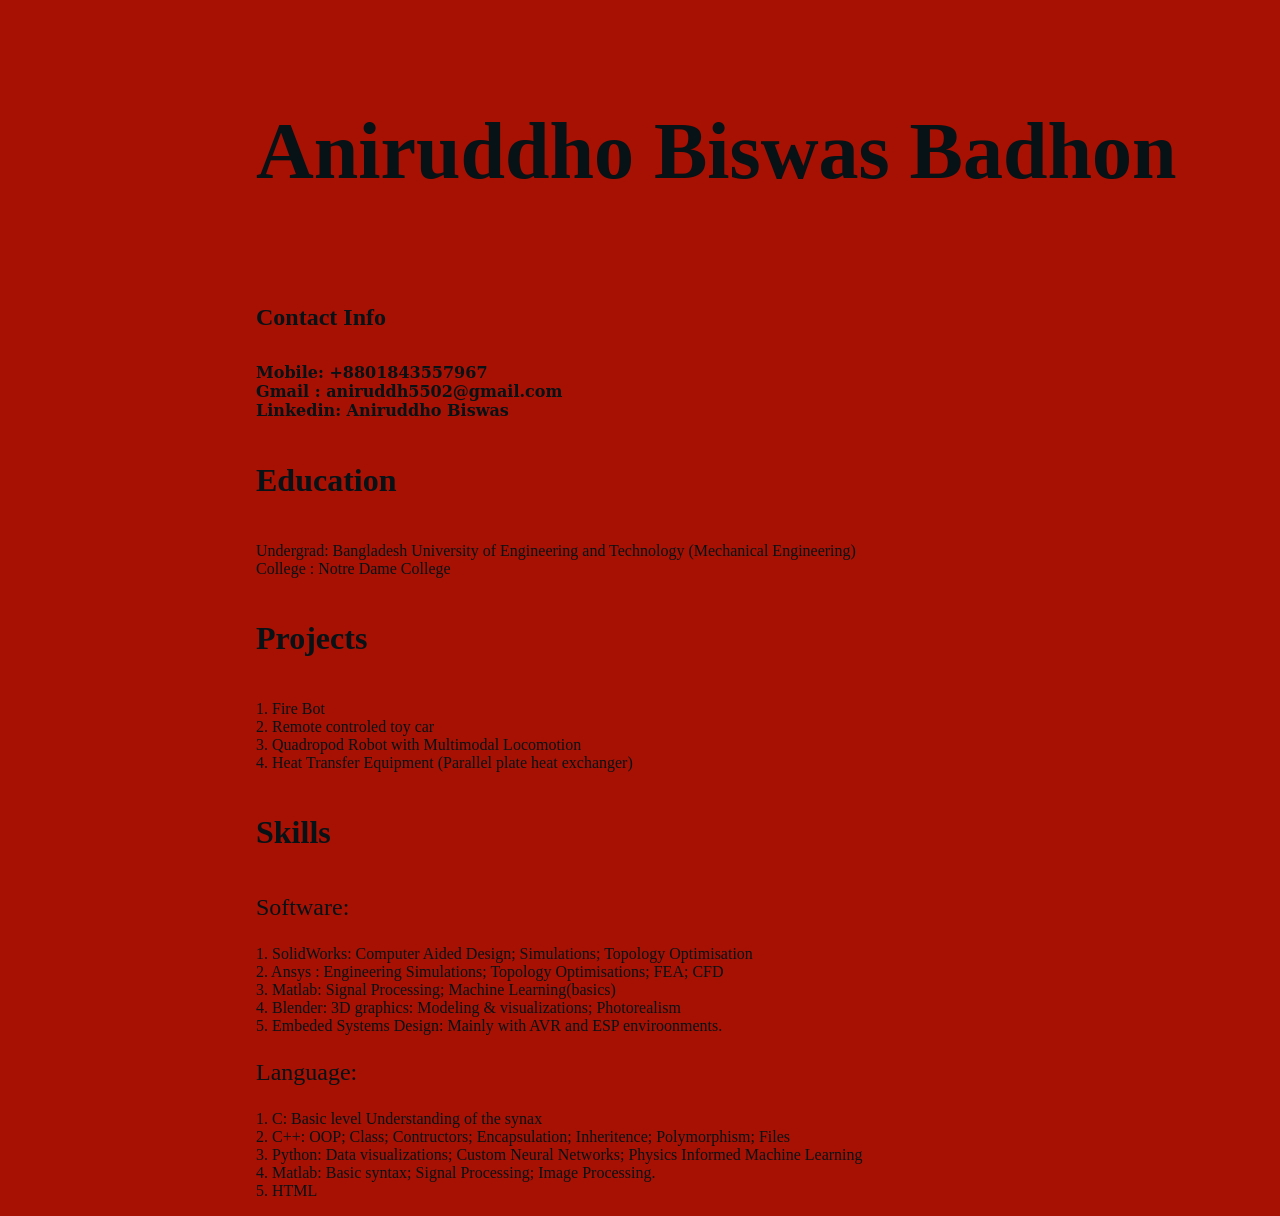
==== index.html @ 2d27466d "Add files via upload" ====
<!DOCTYPE html>
<html lang="en">
<head>
    <meta charset="UTF-8">
    <meta name="viewport" content="width=device-width, initial-scale=1.0">
    <title>Aniruddho</title>
    <style>
        a:link {
          color: #071216;
          background-color: transparent;
          text-decoration: none;
        }
        a:visited {
          color: #071216;
          background-color: transparent;
          text-decoration: none;
        }
        a:hover {
          color: rgb(160, 87, 18);
          background-color: transparent;
          text-decoration: underline;
        }
        a:active {
          color: grey;
          background-color: transparent;
          text-decoration: underline;
        }
        @font-face {
        font-family: 'STENCIL';
        src: url('STENCIL.ttf') format('truetype');
        }
        </style>
</head>
<!-- Fonts available stencil, Broadway, SWGothi, Visitor TT1 BRK, Visitor TT2 BRK
     Vitreous, Elena, Indigo, Hunt, MagicTropicFree   -->
<body style=" background-color: #A61103; font-family: 'STENCIL'; color: #071216; text-align:left; margin-left:20% ;">


    <h4 style="font-size: 500%; text-align: 30%;"> Aniruddho Biswas Badhon</h4>

    <!-- Contact info-->
     <h4 style="font-size: 150%;">
        Contact Info
    </h4>
     <p style="font-family:'Serif';font-weight: 700;">
        Mobile: +8801843557967<br>
        Gmail : aniruddh5502@gmail.com<br>
        Linkedin: <a href = "https://www.linkedin.com/in/aniruddh5502/">Aniruddho Biswas</a>
     </p>


    <h4 style="font-size: 200%;">
       Education 
    </h4>
    <p style="font-size: 100%;">
        Undergrad: Bangladesh University of Engineering and Technology (Mechanical Engineering)<br>
        College  : Notre Dame College <br>
    </p>



    <h4 style = "font-size: 200%;">
        Projects
    </h4>
    <p style = "font-size: 100%;">
        1. Fire Bot<br>
        2. Remote controled toy car<br>
        3. Quadropod Robot with Multimodal Locomotion<br>
        4. Heat Transfer Equipment (Parallel plate heat exchanger)
    </p>


    <h4 style="font-size: 200%">
        Skills
    </h4>
    <p style="font-size:150%">
        Software:
    </p>
    <p style="font-size:100%">
        <a href = solidworks.html> 1. SolidWorks: Computer Aided Design; Simulations; Topology Optimisation</a><br>
        <a href = ansys.html> 2. Ansys : Engineering Simulations;  Topology Optimisations;  FEA;  CFD</a><br>
        <a href = matlab.html>3. Matlab: Signal Processing; Machine Learning(basics)</a><br>
        4. Blender: 3D graphics: Modeling & visualizations; Photorealism<br>
        5. Embeded Systems Design: Mainly with AVR and ESP enviroonments.
    </p>
    <p style="font-size:150%">
        Language:
    </p>
    <p style="font-size: 100%;">
        1. C: Basic level Understanding of the synax<br>
        2. C++: OOP; Class; Contructors; Encapsulation; Inheritence; Polymorphism; Files<br>
        3. Python: Data visualizations; Custom Neural Networks; Physics Informed Machine Learning<br>
        4. Matlab: Basic syntax; Signal Processing; Image Processing.<br>
        5. HTML<br>
    </p>
    
    
</body>
</html>
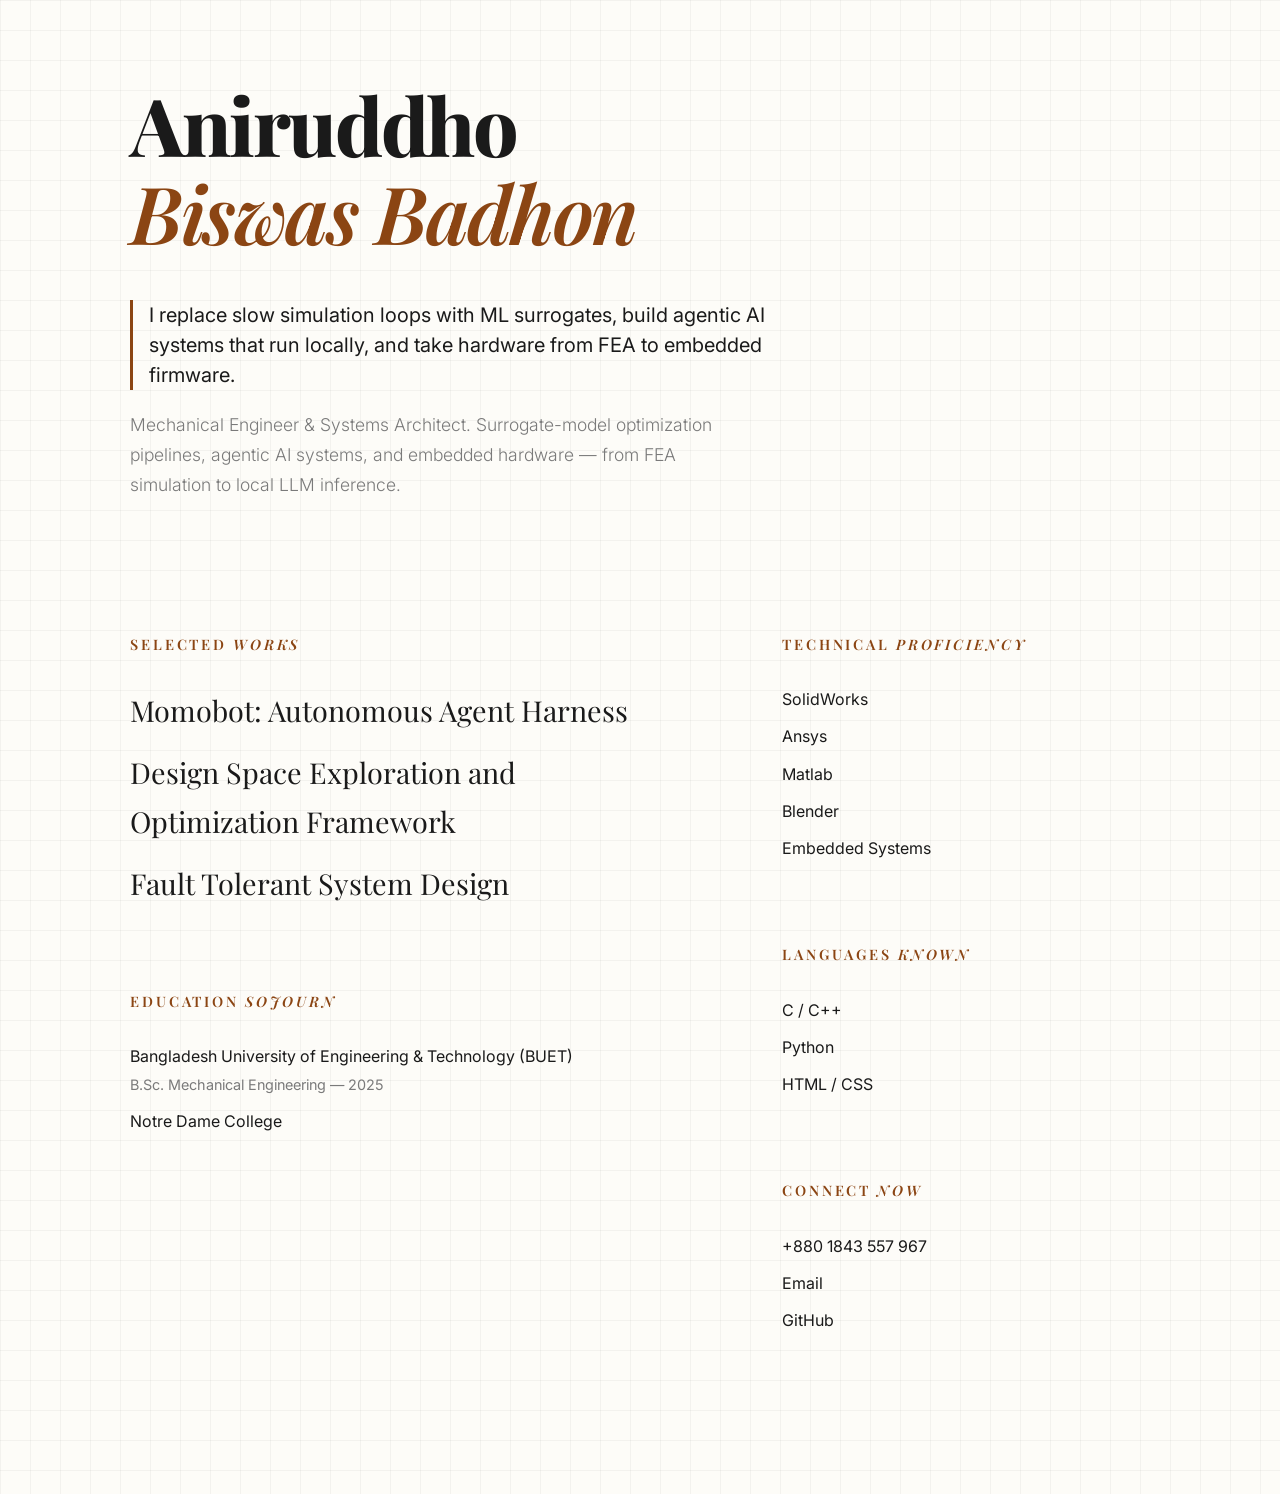
==== commit ddcb5453: "setup test" ====
--- a/index.html
+++ b/index.html
@@ -3,97 +3,87 @@
 <head>
     <meta charset="UTF-8">
     <meta name="viewport" content="width=device-width, initial-scale=1.0">
-    <title>Aniruddho</title>
-    <style>
-        a:link {
-          color: #071216;
-          background-color: transparent;
-          text-decoration: none;
-        }
-        a:visited {
-          color: #071216;
-          background-color: transparent;
-          text-decoration: none;
-        }
-        a:hover {
-          color: rgb(160, 87, 18);
-          background-color: transparent;
-          text-decoration: underline;
-        }
-        a:active {
-          color: grey;
-          background-color: transparent;
-          text-decoration: underline;
-        }
-        @font-face {
-        font-family: 'STENCIL';
-        src: url('STENCIL.ttf') format('truetype');
-        }
-        </style>
+    <title>Aniruddho Biswas Badhon — Portfolio</title>
+    <!-- Added Playfair Display italic for the calligraphic feel -->
+    <link href="https://fonts.googleapis.com/css2?family=Playfair+Display:ital,wght@0,400;0,600;1,600&family=Inter:wght@300;400;600&display=swap" rel="stylesheet">
+    <link rel="stylesheet" href="style.css">
 </head>
-<!-- Fonts available stencil, Broadway, SWGothi, Visitor TT1 BRK, Visitor TT2 BRK
-     Vitreous, Elena, Indigo, Hunt, MagicTropicFree   -->
-<body style=" background-color: #A61103; font-family: 'STENCIL'; color: #071216; text-align:left; margin-left:20% ;">
+<body>
+    <div class="container">
+        <header class="reveal">
+            <!-- Applying calligraphic span to "Biswas Badhon" -->
+            <h1 class="serif-display">Aniruddho <br><span class="calligraphic">Biswas Badhon</span></h1>
+            <div class="tagline">I replace slow simulation loops with ML surrogates, build agentic AI systems that run locally, and take hardware from FEA to embedded firmware.</div>
+            <div class="subtitle">Mechanical Engineer & Systems Architect. Surrogate-model optimization pipelines, agentic AI systems, and embedded hardware — from FEA simulation to local LLM inference.</div>
+        </header>
 
+        <div class="grid">
+            <div class="main-col">
+                <section class="reveal">
+                    <h2 class="serif-display">Selected <span class="calligraphic">Works</span></h2>
+                    <ul class="project-list">
+                        <li class="serif-display"><a href="momobot.html">Momobot: Autonomous Agent Harness</a></li>
+                        <li class="serif-display"><a href="surrogate-model.html">Design Space Exploration and Optimization Framework</a></li>
+                        <li class="serif-display"><a href="fault-tolerant.html">Fault Tolerant System Design</a></li>
+                    </ul>
+                </section>
 
-    <h4 style="font-size: 500%; text-align: 30%;"> Aniruddho Biswas Badhon</h4>
+                <section class="reveal">
+                    <h2 class="serif-display">Education <span class="calligraphic">Sojourn</span></h2>
+                    <ul class="meta-list">
+                        <li>Bangladesh University of Engineering & Technology (BUET)<br><span style="color:var(--muted);font-size:0.9rem">B.Sc. Mechanical Engineering — 2025</span></li>
+                        <li>Notre Dame College</li>
+                    </ul>
+                </section>
+            </div>
 
-    <!-- Contact info-->
-     <h4 style="font-size: 150%;">
-        Contact Info
-    </h4>
-     <p style="font-family:'Serif';font-weight: 700;">
-        Mobile: +8801843557967<br>
-        Gmail : aniruddh5502@gmail.com<br>
-        Linkedin: <a href = "https://www.linkedin.com/in/aniruddh5502/">Aniruddho Biswas</a>
-     </p>
+            <div class="side-col">
+                <section class="reveal">
+                    <h2 class="serif-display">Technical <span class="calligraphic">Proficiency</span></h2>
+                    <ul class="meta-list">
+                        <li><a href="solidworks.html">SolidWorks</a></li>
+                        <li><a href="ansys.html">Ansys</a></li>
+                        <li><a href="matlab.html">Matlab</a></li>
+                        <li>Blender</li>
+                        <li>Embedded Systems</li>
+                    </ul>
+                </section>
 
+                <section class="reveal">
+                    <h2 class="serif-display">Languages <span class="calligraphic">Known</span></h2>
+                    <ul class="meta-list">
+                        <li>C / C++</li>
+                        <li>Python</li>
+                        <li>HTML / CSS</li>
+                    </ul>
+                </section>
 
-    <h4 style="font-size: 200%;">
-       Education 
-    </h4>
-    <p style="font-size: 100%;">
-        Undergrad: Bangladesh University of Engineering and Technology (Mechanical Engineering)<br>
-        College  : Notre Dame College <br>
-    </p>
+                <section class="reveal">
+                    <h2 class="serif-display">Connect <span class="calligraphic">Now</span></h2>
+                    <ul class="meta-list contact-info">
+                        <li>+880 1843 557 967</li>
+                        <li><a href="mailto:aniruddh5502@gmail.com">Email</a></li>
+                        <li><a href="https://github.com/Aniruddh5502" target="_blank" rel="noopener">GitHub</a></li>
+                    </ul>
+                </section>
+            </div>
+        </div>
+    </div>
 
+    <script>
+        const observerOptions = {
+            threshold: 0.1
+        };
 
+        const observer = new IntersectionObserver((entries) => {
+            entries.forEach(entry => {
+                if (entry.isIntersecting) {
+                    entry.target.classList.add('active');
+                }
+            });
+        }, observerOptions);
 
-    <h4 style = "font-size: 200%;">
-        Projects
-    </h4>
-    <p style = "font-size: 100%;">
-        1. Fire Bot<br>
-        2. Remote controled toy car<br>
-        3. Quadropod Robot with Multimodal Locomotion<br>
-        4. Heat Transfer Equipment (Parallel plate heat exchanger)
-    </p>
-
-
-    <h4 style="font-size: 200%">
-        Skills
-    </h4>
-    <p style="font-size:150%">
-        Software:
-    </p>
-    <p style="font-size:100%">
-        <a href = solidworks.html> 1. SolidWorks: Computer Aided Design; Simulations; Topology Optimisation</a><br>
-        <a href = ansys.html> 2. Ansys : Engineering Simulations;  Topology Optimisations;  FEA;  CFD</a><br>
-        <a href = matlab.html>3. Matlab: Signal Processing; Machine Learning(basics)</a><br>
-        4. Blender: 3D graphics: Modeling & visualizations; Photorealism<br>
-        5. Embeded Systems Design: Mainly with AVR and ESP enviroonments.
-    </p>
-    <p style="font-size:150%">
-        Language:
-    </p>
-    <p style="font-size: 100%;">
-        1. C: Basic level Understanding of the synax<br>
-        2. C++: OOP; Class; Contructors; Encapsulation; Inheritence; Polymorphism; Files<br>
-        3. Python: Data visualizations; Custom Neural Networks; Physics Informed Machine Learning<br>
-        4. Matlab: Basic syntax; Signal Processing; Image Processing.<br>
-        5. HTML<br>
-    </p>
-    
-    
+        document.querySelectorAll('.reveal').forEach(el => observer.observe(el));
+    </script>
 </body>
-</html>+</html>
--- a/style.css
+++ b/style.css
@@ -0,0 +1,314 @@
+:root {
+    /* Paper Palette: High-end Archive aesthetic */
+    --bg: #fdfcf8; /* Pure archival paper */
+    --fg: #1a1a1a; /* Deep charcoal ink */
+    --accent: #8b4513; /* Saddle Brown - Complementary to the paper cream */
+    --muted: #7a7a7a;
+    --border: #e5ddd3;
+    --radius: 4px;
+    --serif: 'Playfair Display', serif;
+    --sans: 'Inter', sans-serif;
+    --mono: 'JetBrains Mono', monospace;
+    --transition: all 0.6s cubic-bezier(0.22, 1, 0.36, 1);
+}
+
+* { box-sizing: border-box; cursor: default; }
+
+body {
+    background-color: var(--bg);
+    /* Rigid Engineering Grid Overlay */
+    background-image: 
+        linear-gradient(to right, rgba(0,0,0,0.04) 1px, transparent 1px),
+        linear-gradient(to bottom, rgba(0,0,0,0.04) 1px, transparent 1px);
+    background-size: 30px 30px;
+    color: var(--fg);
+    font-family: var(--sans);
+    margin: 0;
+    padding: 0;
+    line-height: 1.7;
+    -webkit-font-smoothing: antialiased;
+    overflow-x: hidden;
+}
+
+.container {
+    max-width: 1100px;
+    margin: 0 auto;
+    padding: 80px 40px;
+}
+
+/* --- ANIMATIONS --- */
+.reveal {
+    opacity: 0;
+    transform: translateY(30px);
+    transition: var(--transition);
+}
+.reveal.active {
+    opacity: 1;
+    transform: translateY(0);
+}
+
+/* --- TYPOGRAPHY --- */
+.serif-display {
+    font-family: var(--serif);
+}
+.calligraphic {
+    font-family: var(--serif);
+    font-style: italic;
+    font-weight: 600;
+    color: var(--accent);
+}
+
+/* --- HEADER --- */
+header {
+    margin-bottom: 120px;
+    display: flex;
+    flex-direction: column;
+    align-items: flex-start;
+}
+
+h1 {
+    font-family: var(--serif);
+    font-size: clamp(2.5rem, 8vw, 5rem);
+    font-weight: 800;
+    line-height: 1.1;
+    margin: 0 0 20px 0;
+    letter-spacing: -0.03em;
+    color: var(--fg);
+}
+
+.subtitle {
+    color: var(--muted);
+    font-size: 1.1rem;
+    margin-top: 20px;
+    max-width: 600px;
+    font-weight: 300;
+}
+
+.tagline {
+    font-size: 1.25rem;
+    font-weight: 400;
+    color: var(--fg);
+    margin-top: 24px;
+    max-width: 640px;
+    line-height: 1.5;
+    border-left: 3px solid var(--accent);
+    padding-left: 16px;
+}
+
+/* --- LAYOUT --- */
+.grid {
+    display: grid;
+    grid-template-columns: 1.5fr 1fr;
+    gap: 100px;
+}
+
+section, .content-section {
+    margin-bottom: 80px;
+}
+
+h2 {
+    font-family: var(--serif);
+    font-size: 0.9rem;
+    font-weight: 600;
+    text-transform: uppercase;
+    letter-spacing: 0.2em;
+    color: var(--accent);
+    margin-bottom: 30px;
+    display: block;
+}
+
+.content-section h2 {
+    font-size: 1.8rem;
+    text-transform: none;
+    letter-spacing: normal;
+    border-left: 3px solid var(--accent);
+    padding-left: 20px;
+    color: var(--fg);
+}
+
+/* --- LISTS & LINKS --- */
+ul {
+    list-style: none;
+    padding: 0;
+    margin: 0;
+}
+
+.project-list li {
+    margin-bottom: 12px;
+    font-size: 1.8rem;
+    font-family: var(--serif);
+    transition: var(--transition);
+    border-bottom: 1px solid transparent;
+}
+
+.project-list li:hover {
+    transform: translateX(10px);
+    color: var(--accent);
+}
+
+.project-list a {
+    color: inherit;
+    text-decoration: none;
+}
+
+.meta-list li {
+    margin-bottom: 10px;
+    font-size: 1rem;
+    color: var(--fg);
+    transition: var(--transition);
+}
+
+.meta-list li:hover {
+    color: var(--accent);
+    transform: translateX(5px);
+}
+
+.meta-list a {
+    color: inherit;
+    text-decoration: none;
+}
+
+.contact-info {
+    font-size: 0.9rem;
+    color: var(--muted);
+}
+
+.back-link {
+    font-size: 0.9rem;
+    color: var(--muted);
+    text-decoration: none;
+    text-transform: uppercase;
+    letter-spacing: 0.1em;
+    transition: var(--transition);
+    display: inline-block;
+    margin-bottom: 60px;
+}
+
+.back-link:hover {
+    color: var(--accent);
+    transform: translateX(-5px);
+}
+
+/* --- DATA ELEMENTS --- */
+.project-meta {
+    display: flex;
+    gap: 20px;
+    margin-bottom: 60px;
+    font-size: 0.9rem;
+    color: var(--muted);
+    border-bottom: 1px solid var(--border);
+    padding-bottom: 20px;
+}
+
+.tag {
+    color: var(--accent);
+    font-weight: 600;
+}
+
+p {
+    font-size: 1.1rem;
+    font-weight: 300;
+    margin-bottom: 20px;
+}
+
+.perf-table {
+    width: 100%;
+    border-collapse: collapse;
+    margin: 30px 0;
+    font-size: 0.95rem;
+}
+
+.perf-table th, .perf-table td {
+    border: 1px solid var(--border);
+    padding: 15px;
+    text-align: left;
+}
+
+.perf-table th {
+    background-color: #f5f2eb;
+    font-family: var(--serif);
+    font-weight: 600;
+}
+
+.perf-table td:nth-child(2) {
+    color: var(--accent);
+    font-weight: 500;
+}
+
+.diagram-container {
+    background: #fff;
+    border: 1px solid var(--border);
+    padding: 30px;
+    border-radius: 4px;
+    margin: 30px 0;
+    text-align: center;
+    box-shadow: 0 4px 12px rgba(0,0,0,0.02);
+}
+
+.img-fluid {
+    max-width: 100%;
+    height: auto;
+    border: 1px solid var(--border);
+}
+
+.diagram-label {
+    font-family: var(--mono);
+    font-size: 0.8rem;
+    color: var(--muted);
+    margin-top: 15px;
+    display: block;
+}
+
+.code-proof {
+    background: #2D2A26;
+    color: #E5DDD3;
+    padding: 20px;
+    border-radius: 4px;
+    font-family: var(--mono);
+    font-size: 0.9rem;
+    overflow-x: auto;
+    line-height: 1.5;
+    margin-bottom: 20px;
+    position: relative;
+}
+
+.code-proof::before {
+    content: "TECHNICAL PROOF / ENSEMBLE_LOGIC.PY";
+    position: absolute;
+    top: -12px;
+    right: 20px;
+    font-size: 0.7rem;
+    background: var(--accent);
+    color: white;
+    padding: 2px 8px;
+    border-radius: 2px;
+}
+
+.github-cta {
+    display: inline-block;
+    margin-top: 40px;
+    padding: 15px 30px;
+    border: 1px solid var(--fg);
+    color: var(--fg);
+    text-decoration: none;
+    font-size: 0.9rem;
+    text-transform: uppercase;
+    letter-spacing: 0.1em;
+    transition: var(--transition);
+}
+
+.github-cta:hover {
+    background-color: var(--fg);
+    color: var(--bg);
+}
+
+@media (max-width: 850px) {
+    .grid { grid-template-columns: 1fr; gap: 60px; }
+    .container { padding: 40px 20px; }
+    header { margin-bottom: 60px; }
+}
+
+@media (max-width: 480px) {
+    h1 { font-size: 2.2rem; }
+    .project-list li { font-size: 1.4rem; }
+}
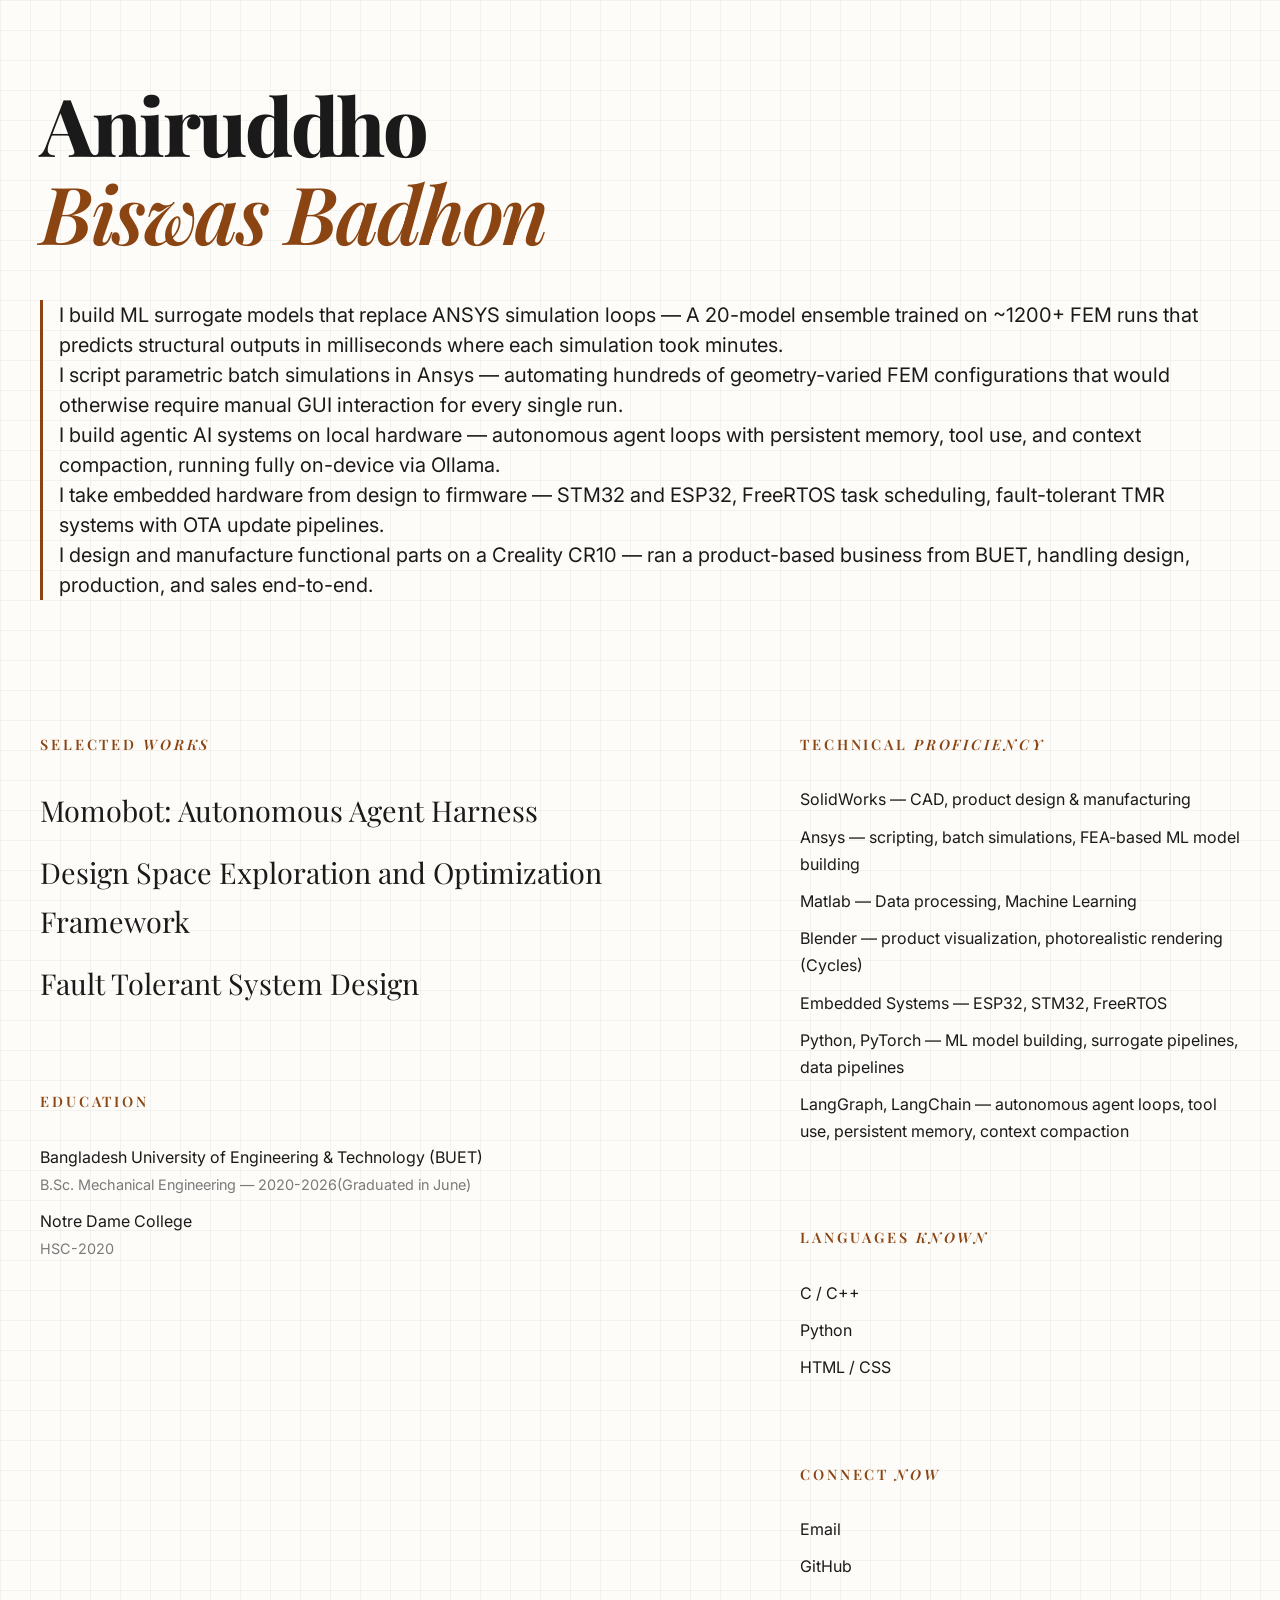
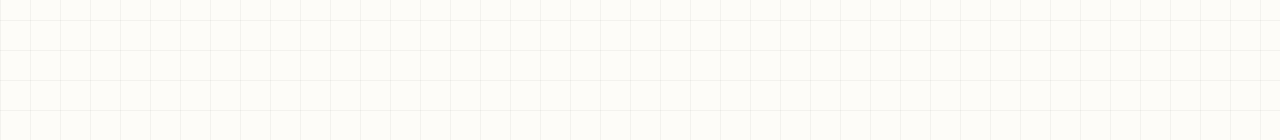
==== commit d4ccf49a: "Formatting the main page, repairing inconsistancies in the descriptions" ====
--- a/index.html
+++ b/index.html
@@ -1,20 +1,41 @@
 <!DOCTYPE html>
 <html lang="en">
+
 <head>
     <meta charset="UTF-8">
     <meta name="viewport" content="width=device-width, initial-scale=1.0">
     <title>Aniruddho Biswas Badhon — Portfolio</title>
     <!-- Added Playfair Display italic for the calligraphic feel -->
-    <link href="https://fonts.googleapis.com/css2?family=Playfair+Display:ital,wght@0,400;0,600;1,600&family=Inter:wght@300;400;600&display=swap" rel="stylesheet">
+    <link
+        href="https://fonts.googleapis.com/css2?family=Playfair+Display:ital,wght@0,400;0,600;1,600&family=Inter:wght@300;400;600&display=swap"
+        rel="stylesheet">
     <link rel="stylesheet" href="style.css">
 </head>
+
 <body>
     <div class="container">
         <header class="reveal">
             <!-- Applying calligraphic span to "Biswas Badhon" -->
             <h1 class="serif-display">Aniruddho <br><span class="calligraphic">Biswas Badhon</span></h1>
-            <div class="tagline">I replace slow simulation loops with ML surrogates, build agentic AI systems that run locally, and take hardware from FEA to embedded firmware.</div>
-            <div class="subtitle">Mechanical Engineer & Systems Architect. Surrogate-model optimization pipelines, agentic AI systems, and embedded hardware — from FEA simulation to local LLM inference.</div>
+            <div class="tagline">
+                <ul>
+                    <li>I build ML surrogate models that replace ANSYS simulation loops — A 20-model ensemble trained on
+                        ~1200+ FEM
+                        runs that predicts structural outputs in milliseconds where each simulation took minutes.</li>
+                    <li>I script parametric batch simulations in Ansys — automating hundreds of geometry-varied FEM
+                        configurations
+                        that would otherwise require manual GUI interaction for every single run.</li>
+                    <li>I build agentic AI systems on local hardware — autonomous agent loops with persistent memory,
+                        tool use, and
+                        context compaction, running fully on-device via Ollama.</li>
+                    <li>I take embedded hardware from design to firmware — STM32 and ESP32, FreeRTOS task scheduling,
+                        fault-tolerant
+                        TMR systems with OTA update pipelines.</li>
+                    <li>I design and manufacture functional parts on a Creality CR10 — ran a product-based business from
+                        BUET,
+                        handling design, production, and sales end-to-end.</li>
+                </ul>
+            </div>
         </header>
 
         <div class="grid">
@@ -23,16 +44,19 @@
                     <h2 class="serif-display">Selected <span class="calligraphic">Works</span></h2>
                     <ul class="project-list">
                         <li class="serif-display"><a href="momobot.html">Momobot: Autonomous Agent Harness</a></li>
-                        <li class="serif-display"><a href="surrogate-model.html">Design Space Exploration and Optimization Framework</a></li>
+                        <li class="serif-display"><a href="surrogate-model.html">Design Space Exploration and
+                                Optimization Framework</a></li>
                         <li class="serif-display"><a href="fault-tolerant.html">Fault Tolerant System Design</a></li>
                     </ul>
                 </section>
 
                 <section class="reveal">
-                    <h2 class="serif-display">Education <span class="calligraphic">Sojourn</span></h2>
+                    <h2 class="serif-display">Education</h2>
                     <ul class="meta-list">
-                        <li>Bangladesh University of Engineering & Technology (BUET)<br><span style="color:var(--muted);font-size:0.9rem">B.Sc. Mechanical Engineering — 2025</span></li>
-                        <li>Notre Dame College</li>
+                        <li>Bangladesh University of Engineering & Technology (BUET)<br><span
+                                style="color:var(--muted);font-size:0.9rem">B.Sc. Mechanical Engineering —
+                                2020-2026(Graduated in June)</span></li>
+                        <li>Notre Dame College<br><span style="color:var(--muted);font-size:0.9rem">HSC-2020</span></li>
                     </ul>
                 </section>
             </div>
@@ -41,11 +65,15 @@
                 <section class="reveal">
                     <h2 class="serif-display">Technical <span class="calligraphic">Proficiency</span></h2>
                     <ul class="meta-list">
-                        <li><a href="solidworks.html">SolidWorks</a></li>
-                        <li><a href="ansys.html">Ansys</a></li>
-                        <li><a href="matlab.html">Matlab</a></li>
-                        <li>Blender</li>
-                        <li>Embedded Systems</li>
+                        <li><a href="solidworks.html">SolidWorks</a> — CAD, product design & manufacturing</li>
+                        <li><a href="ansys.html">Ansys</a> — scripting, batch simulations, FEA-based ML model building
+                        </li>
+                        <li><a href="matlab.html">Matlab</a> — Data processing, Machine Learning</li>
+                        <li>Blender — product visualization, photorealistic rendering (Cycles)</li>
+                        <li>Embedded Systems — ESP32, STM32, FreeRTOS</li>
+                        <li>Python, PyTorch — ML model building, surrogate pipelines, data pipelines</li>
+                        <li>LangGraph, LangChain — autonomous agent loops, tool use, persistent memory, context
+                            compaction</li>
                     </ul>
                 </section>
 
@@ -61,7 +89,6 @@
                 <section class="reveal">
                     <h2 class="serif-display">Connect <span class="calligraphic">Now</span></h2>
                     <ul class="meta-list contact-info">
-                        <li>+880 1843 557 967</li>
                         <li><a href="mailto:aniruddh5502@gmail.com">Email</a></li>
                         <li><a href="https://github.com/Aniruddh5502" target="_blank" rel="noopener">GitHub</a></li>
                     </ul>
@@ -86,4 +113,5 @@
         document.querySelectorAll('.reveal').forEach(el => observer.observe(el));
     </script>
 </body>
-</html>
+
+</html>
--- a/style.css
+++ b/style.css
@@ -31,7 +31,7 @@
 }
 
 .container {
-    max-width: 1100px;
+    max-width: 1500px;
     margin: 0 auto;
     padding: 80px 40px;
 }
@@ -89,7 +89,7 @@
     font-weight: 400;
     color: var(--fg);
     margin-top: 24px;
-    max-width: 640px;
+    max-width: 1500px;
     line-height: 1.5;
     border-left: 3px solid var(--accent);
     padding-left: 16px;
@@ -207,7 +207,8 @@
 
 p {
     font-size: 1.1rem;
-    font-weight: 300;
+    font-weight: 400;
+    color: var(--fg);
     margin-bottom: 20px;
 }
 
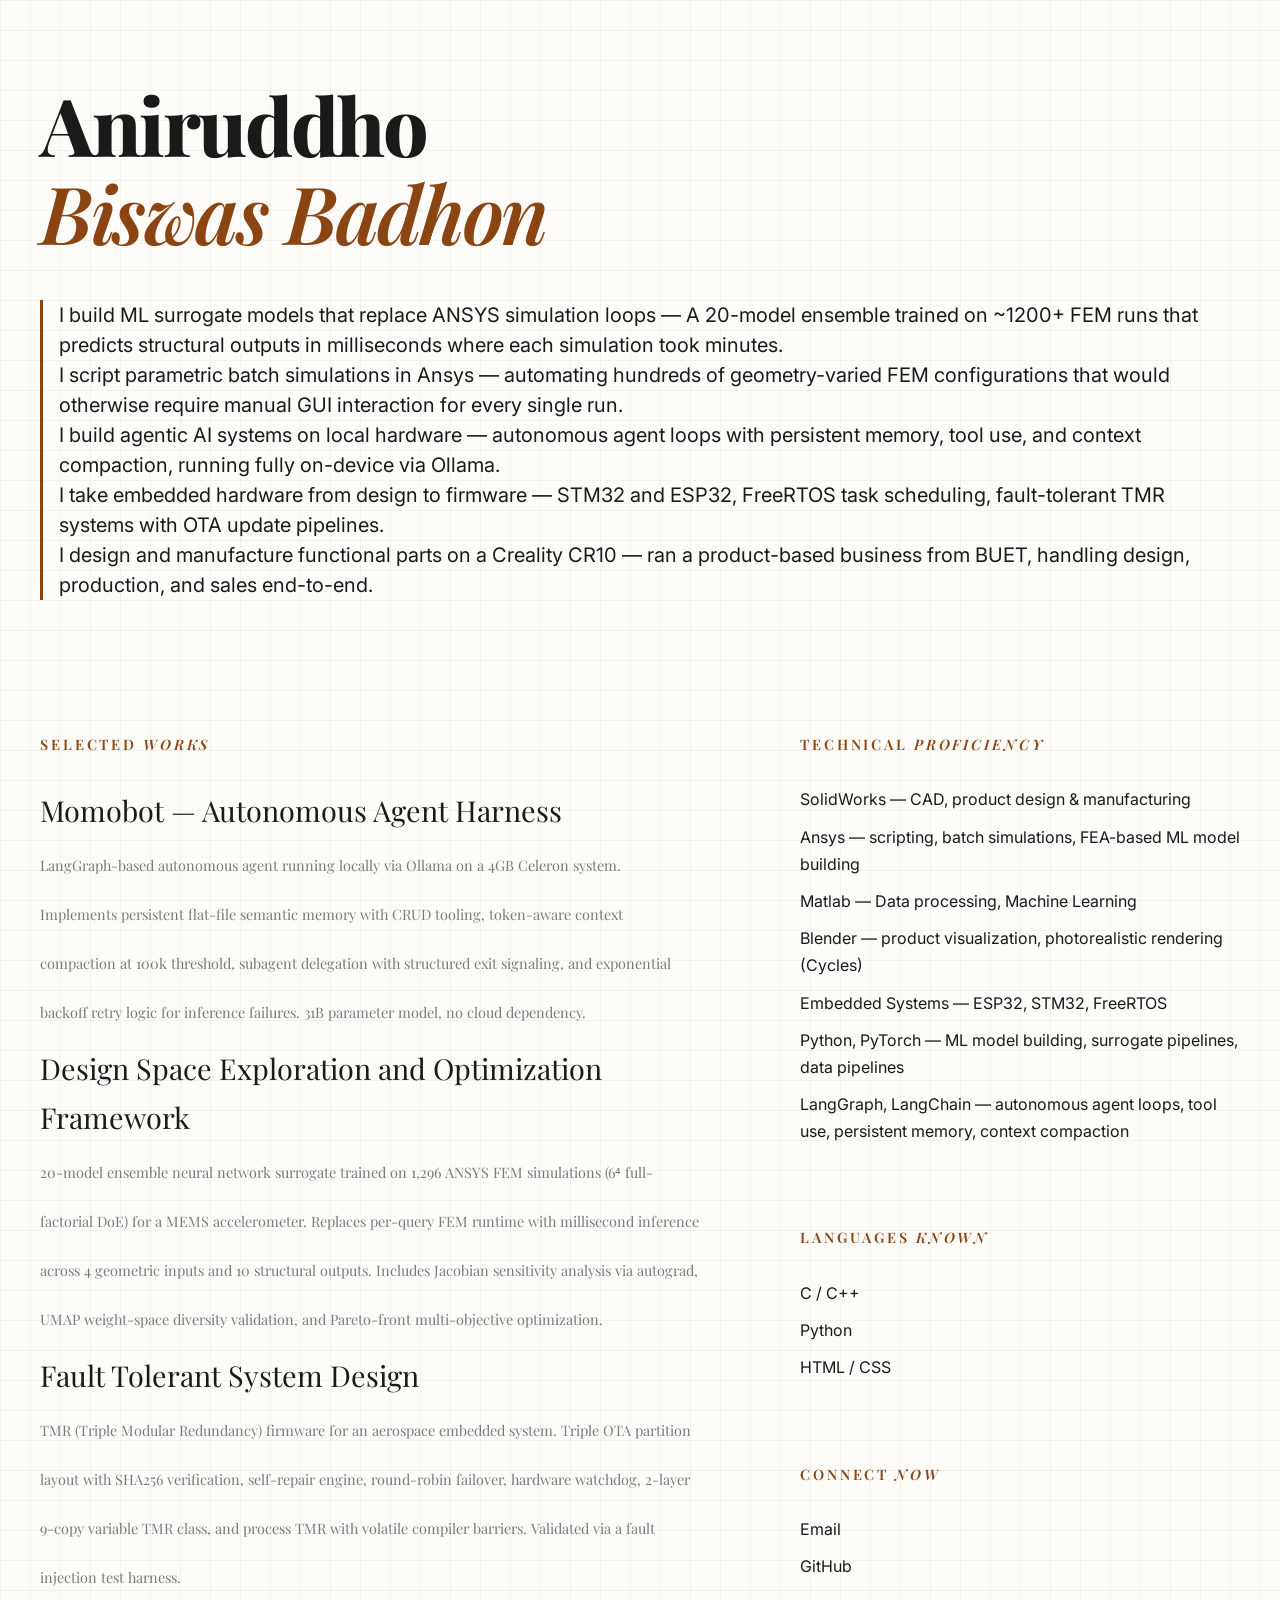
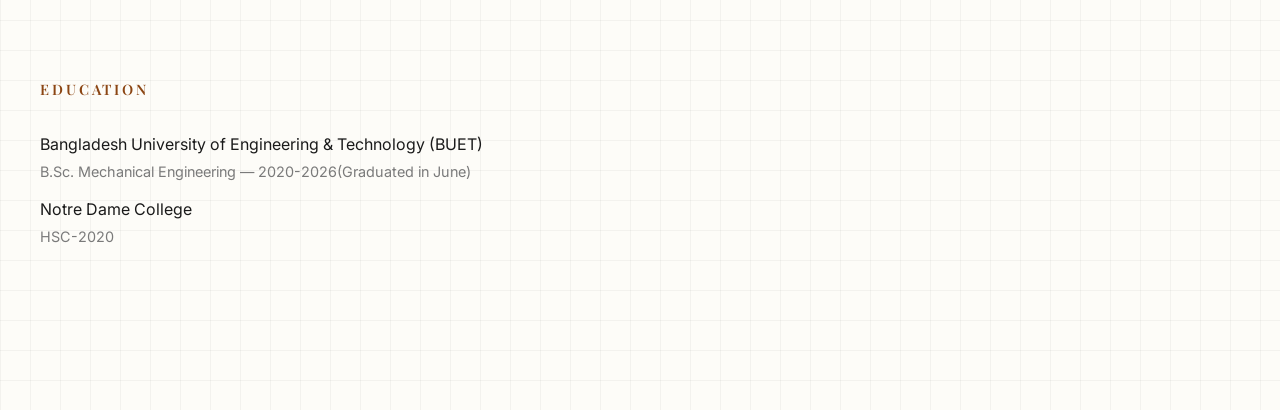
==== commit c7ff341c: "Formatting the main page, repairing inconsistancies in the descriptions" ====
--- a/index.html
+++ b/index.html
@@ -4,7 +4,7 @@
 <head>
     <meta charset="UTF-8">
     <meta name="viewport" content="width=device-width, initial-scale=1.0">
-    <title>Aniruddho Biswas Badhon — Portfolio</title>
+    <title>Aniruddho Biswas Badhon</title>
     <!-- Added Playfair Display italic for the calligraphic feel -->
     <link
         href="https://fonts.googleapis.com/css2?family=Playfair+Display:ital,wght@0,400;0,600;1,600&family=Inter:wght@300;400;600&display=swap"
@@ -43,10 +43,35 @@
                 <section class="reveal">
                     <h2 class="serif-display">Selected <span class="calligraphic">Works</span></h2>
                     <ul class="project-list">
-                        <li class="serif-display"><a href="momobot.html">Momobot: Autonomous Agent Harness</a></li>
-                        <li class="serif-display"><a href="surrogate-model.html">Design Space Exploration and
-                                Optimization Framework</a></li>
-                        <li class="serif-display"><a href="fault-tolerant.html">Fault Tolerant System Design</a></li>
+                        <li class="serif-display">
+                            <a href="momobot.html">Momobot — Autonomous Agent Harness</a>
+                            <br><span style="color:var(--muted);font-size:0.9rem">
+                                LangGraph-based autonomous agent running locally via Ollama on a 4GB Celeron system.
+                                Implements persistent flat-file semantic memory with CRUD tooling, token-aware context
+                                compaction at 100k threshold, subagent delegation with structured exit signaling, and
+                                exponential backoff retry logic for inference failures. 31B parameter model, no cloud
+                                dependency.
+                            </span>
+                        </li>
+                        <li class="serif-display">
+                            <a href="surrogate-model.html">Design Space Exploration and Optimization Framework</a>
+                            <br><span style="color:var(--muted);font-size:0.9rem">
+                                20-model ensemble neural network surrogate trained on 1,296 ANSYS FEM simulations
+                                (6⁴ full-factorial DoE) for a MEMS accelerometer. Replaces per-query FEM runtime with
+                                millisecond inference across 4 geometric inputs and 10 structural outputs. Includes
+                                Jacobian sensitivity analysis via autograd, UMAP weight-space diversity validation,
+                                and Pareto-front multi-objective optimization.
+                            </span>
+                        </li>
+                        <li class="serif-display">
+                            <a href="fault-tolerant.html">Fault Tolerant System Design</a>
+                            <br><span style="color:var(--muted);font-size:0.9rem">
+                                TMR (Triple Modular Redundancy) firmware for an aerospace embedded system. Triple OTA
+                                partition layout with SHA256 verification, self-repair engine, round-robin failover,
+                                hardware watchdog, 2-layer 9-copy variable TMR class, and process TMR with volatile
+                                compiler barriers. Validated via a fault injection test harness.
+                            </span>
+                        </li>
                     </ul>
                 </section>
 
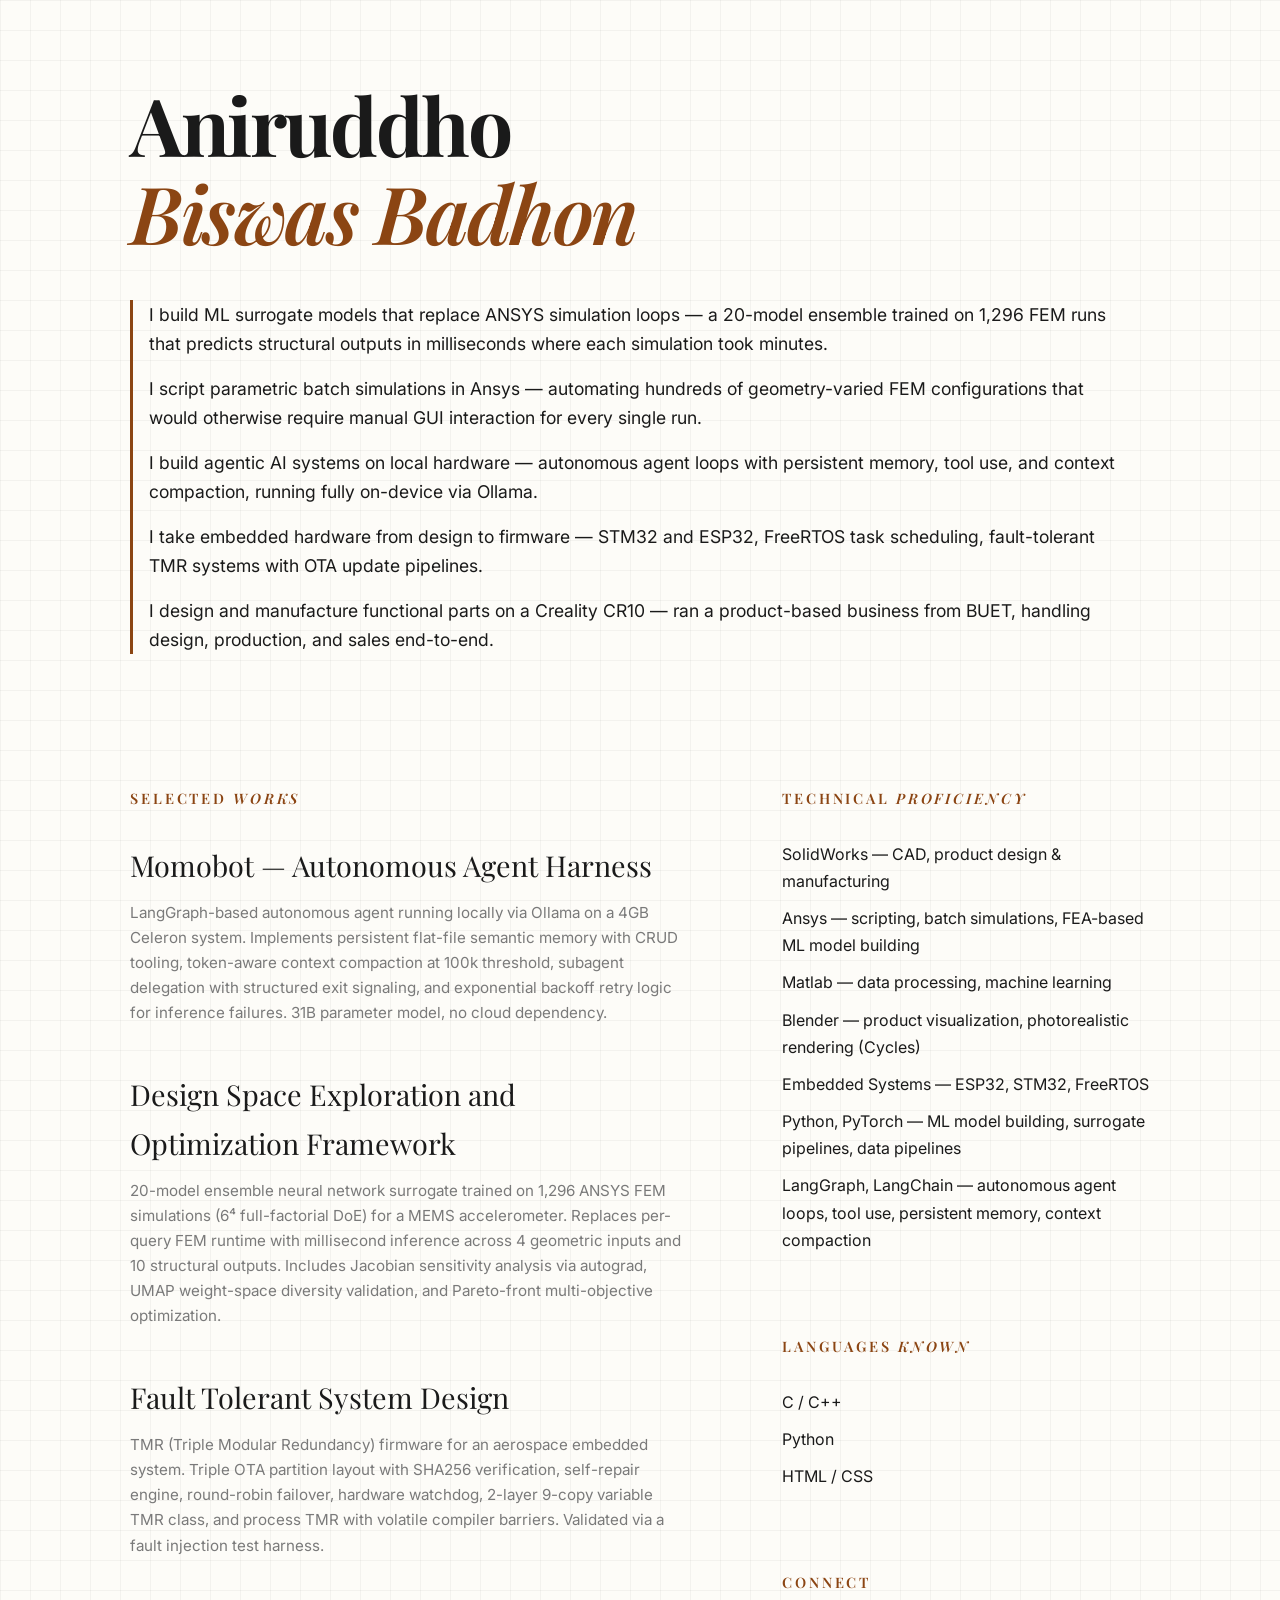
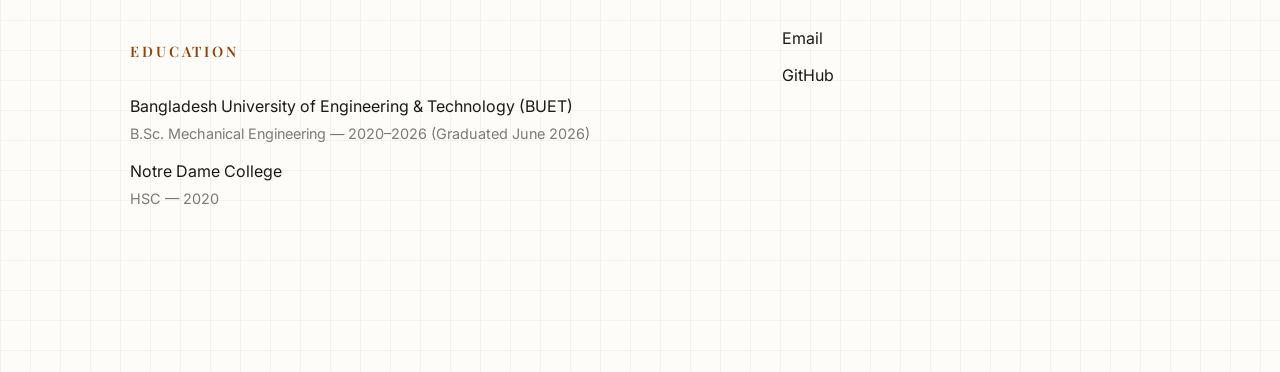
==== commit 99eeb015: "Formatting the main page, repairing inconsistancies in the descriptions" ====
--- a/index.html
+++ b/index.html
@@ -5,9 +5,8 @@
     <meta charset="UTF-8">
     <meta name="viewport" content="width=device-width, initial-scale=1.0">
     <title>Aniruddho Biswas Badhon</title>
-    <!-- Added Playfair Display italic for the calligraphic feel -->
     <link
-        href="https://fonts.googleapis.com/css2?family=Playfair+Display:ital,wght@0,400;0,600;1,600&family=Inter:wght@300;400;600&display=swap"
+        href="https://fonts.googleapis.com/css2?family=Playfair+Display:ital,wght@0,400;0,600;0,700;1,600&family=Inter:wght@300;400;600&display=swap"
         rel="stylesheet">
     <link rel="stylesheet" href="style.css">
 </head>
@@ -15,25 +14,20 @@
 <body>
     <div class="container">
         <header class="reveal">
-            <!-- Applying calligraphic span to "Biswas Badhon" -->
             <h1 class="serif-display">Aniruddho <br><span class="calligraphic">Biswas Badhon</span></h1>
             <div class="tagline">
                 <ul>
-                    <li>I build ML surrogate models that replace ANSYS simulation loops — A 20-model ensemble trained on
-                        ~1200+ FEM
-                        runs that predicts structural outputs in milliseconds where each simulation took minutes.</li>
+                    <li>I build ML surrogate models that replace ANSYS simulation loops — a 20-model ensemble trained on
+                        1,296 FEM runs that predicts structural outputs in milliseconds where each simulation took
+                        minutes.</li>
                     <li>I script parametric batch simulations in Ansys — automating hundreds of geometry-varied FEM
-                        configurations
-                        that would otherwise require manual GUI interaction for every single run.</li>
+                        configurations that would otherwise require manual GUI interaction for every single run.</li>
                     <li>I build agentic AI systems on local hardware — autonomous agent loops with persistent memory,
-                        tool use, and
-                        context compaction, running fully on-device via Ollama.</li>
+                        tool use, and context compaction, running fully on-device via Ollama.</li>
                     <li>I take embedded hardware from design to firmware — STM32 and ESP32, FreeRTOS task scheduling,
-                        fault-tolerant
-                        TMR systems with OTA update pipelines.</li>
+                        fault-tolerant TMR systems with OTA update pipelines.</li>
                     <li>I design and manufacture functional parts on a Creality CR10 — ran a product-based business from
-                        BUET,
-                        handling design, production, and sales end-to-end.</li>
+                        BUET, handling design, production, and sales end-to-end.</li>
                 </ul>
             </div>
         </header>
@@ -45,7 +39,7 @@
                     <ul class="project-list">
                         <li class="serif-display">
                             <a href="momobot.html">Momobot — Autonomous Agent Harness</a>
-                            <br><span style="color:var(--muted);font-size:0.9rem">
+                            <span class="project-desc">
                                 LangGraph-based autonomous agent running locally via Ollama on a 4GB Celeron system.
                                 Implements persistent flat-file semantic memory with CRUD tooling, token-aware context
                                 compaction at 100k threshold, subagent delegation with structured exit signaling, and
@@ -55,17 +49,17 @@
                         </li>
                         <li class="serif-display">
                             <a href="surrogate-model.html">Design Space Exploration and Optimization Framework</a>
-                            <br><span style="color:var(--muted);font-size:0.9rem">
+                            <span class="project-desc">
                                 20-model ensemble neural network surrogate trained on 1,296 ANSYS FEM simulations
-                                (6⁴ full-factorial DoE) for a MEMS accelerometer. Replaces per-query FEM runtime with
-                                millisecond inference across 4 geometric inputs and 10 structural outputs. Includes
-                                Jacobian sensitivity analysis via autograd, UMAP weight-space diversity validation,
-                                and Pareto-front multi-objective optimization.
+                                (6&#8308; full-factorial DoE) for a MEMS accelerometer. Replaces per-query FEM runtime
+                                with millisecond inference across 4 geometric inputs and 10 structural outputs. Includes
+                                Jacobian sensitivity analysis via autograd, UMAP weight-space diversity validation, and
+                                Pareto-front multi-objective optimization.
                             </span>
                         </li>
                         <li class="serif-display">
                             <a href="fault-tolerant.html">Fault Tolerant System Design</a>
-                            <br><span style="color:var(--muted);font-size:0.9rem">
+                            <span class="project-desc">
                                 TMR (Triple Modular Redundancy) firmware for an aerospace embedded system. Triple OTA
                                 partition layout with SHA256 verification, self-repair engine, round-robin failover,
                                 hardware watchdog, 2-layer 9-copy variable TMR class, and process TMR with volatile
@@ -78,10 +72,13 @@
                 <section class="reveal">
                     <h2 class="serif-display">Education</h2>
                     <ul class="meta-list">
-                        <li>Bangladesh University of Engineering & Technology (BUET)<br><span
-                                style="color:var(--muted);font-size:0.9rem">B.Sc. Mechanical Engineering —
-                                2020-2026(Graduated in June)</span></li>
-                        <li>Notre Dame College<br><span style="color:var(--muted);font-size:0.9rem">HSC-2020</span></li>
+                        <li>Bangladesh University of Engineering &amp; Technology (BUET)<br>
+                            <span style="color:var(--muted);font-size:0.9rem">B.Sc. Mechanical Engineering —
+                                2020–2026 (Graduated June 2026)</span>
+                        </li>
+                        <li>Notre Dame College<br>
+                            <span style="color:var(--muted);font-size:0.9rem">HSC — 2020</span>
+                        </li>
                     </ul>
                 </section>
             </div>
@@ -90,10 +87,10 @@
                 <section class="reveal">
                     <h2 class="serif-display">Technical <span class="calligraphic">Proficiency</span></h2>
                     <ul class="meta-list">
-                        <li><a href="solidworks.html">SolidWorks</a> — CAD, product design & manufacturing</li>
+                        <li><a href="solidworks.html">SolidWorks</a> — CAD, product design &amp; manufacturing</li>
                         <li><a href="ansys.html">Ansys</a> — scripting, batch simulations, FEA-based ML model building
                         </li>
-                        <li><a href="matlab.html">Matlab</a> — Data processing, Machine Learning</li>
+                        <li><a href="matlab.html">Matlab</a> — data processing, machine learning</li>
                         <li>Blender — product visualization, photorealistic rendering (Cycles)</li>
                         <li>Embedded Systems — ESP32, STM32, FreeRTOS</li>
                         <li>Python, PyTorch — ML model building, surrogate pipelines, data pipelines</li>
@@ -112,7 +109,7 @@
                 </section>
 
                 <section class="reveal">
-                    <h2 class="serif-display">Connect <span class="calligraphic">Now</span></h2>
+                    <h2 class="serif-display">Connect</h2>
                     <ul class="meta-list contact-info">
                         <li><a href="mailto:aniruddh5502@gmail.com">Email</a></li>
                         <li><a href="https://github.com/Aniruddh5502" target="_blank" rel="noopener">GitHub</a></li>
--- a/style.css
+++ b/style.css
@@ -1,12 +1,11 @@
 :root {
-    /* Paper Palette: High-end Archive aesthetic */
-    --bg: #fdfcf8; /* Pure archival paper */
-    --fg: #1a1a1a; /* Deep charcoal ink */
-    --accent: #8b4513; /* Saddle Brown - Complementary to the paper cream */
+    --bg: #fdfcf8;
+    --fg: #1a1a1a;
+    --accent: #8b4513;
     --muted: #7a7a7a;
     --border: #e5ddd3;
     --radius: 4px;
-    --serif: 'Playfair Display', serif;
+    --serif: 'Playfair Display', serif;   /* was 'Newsreader' — not loaded, caused silent fallback to Times New Roman */
     --sans: 'Inter', sans-serif;
     --mono: 'JetBrains Mono', monospace;
     --transition: all 0.6s cubic-bezier(0.22, 1, 0.36, 1);
@@ -16,8 +15,7 @@
 
 body {
     background-color: var(--bg);
-    /* Rigid Engineering Grid Overlay */
-    background-image: 
+    background-image:
         linear-gradient(to right, rgba(0,0,0,0.04) 1px, transparent 1px),
         linear-gradient(to bottom, rgba(0,0,0,0.04) 1px, transparent 1px);
     background-size: 30px 30px;
@@ -31,7 +29,7 @@
 }
 
 .container {
-    max-width: 1500px;
+    max-width: 1100px;
     margin: 0 auto;
     padding: 80px 40px;
 }
@@ -69,30 +67,37 @@
 h1 {
     font-family: var(--serif);
     font-size: clamp(2.5rem, 8vw, 5rem);
-    font-weight: 800;
+    font-weight: 700;   /* was 800 — not in loaded weights, browser was silently using 600 */
     line-height: 1.1;
     margin: 0 0 20px 0;
     letter-spacing: -0.03em;
     color: var(--fg);
 }
 
-.subtitle {
-    color: var(--muted);
+.tagline {
     font-size: 1.1rem;
-    margin-top: 20px;
-    max-width: 600px;
-    font-weight: 300;
-}
-
-.tagline {
-    font-size: 1.25rem;
     font-weight: 400;
     color: var(--fg);
     margin-top: 24px;
-    max-width: 1500px;
+    max-width: 1000px;
     line-height: 1.5;
     border-left: 3px solid var(--accent);
     padding-left: 16px;
+}
+
+.tagline ul {
+    padding: 0;
+    margin: 0;
+    list-style: none;
+}
+
+.tagline li {
+    margin-bottom: 16px;
+    line-height: 1.65;
+}
+
+.tagline li:last-child {
+    margin-bottom: 0;
 }
 
 /* --- LAYOUT --- */
@@ -134,7 +139,7 @@
 }
 
 .project-list li {
-    margin-bottom: 12px;
+    margin-bottom: 44px;   /* was 12px — too tight with descriptions */
     font-size: 1.8rem;
     font-family: var(--serif);
     transition: var(--transition);
@@ -149,6 +154,16 @@
 .project-list a {
     color: inherit;
     text-decoration: none;
+}
+
+.project-desc {
+    display: block;
+    font-family: var(--sans);
+    font-size: 0.95rem;
+    color: var(--muted);
+    line-height: 1.65;
+    margin-top: 10px;
+    font-weight: 400;
 }
 
 .meta-list li {
@@ -202,7 +217,7 @@
 
 .tag {
     color: var(--accent);
-    font-weight: 600;
+    font-weight: 1000;
 }
 
 p {
@@ -312,4 +327,4 @@
 @media (max-width: 480px) {
     h1 { font-size: 2.2rem; }
     .project-list li { font-size: 1.4rem; }
-}
+}
